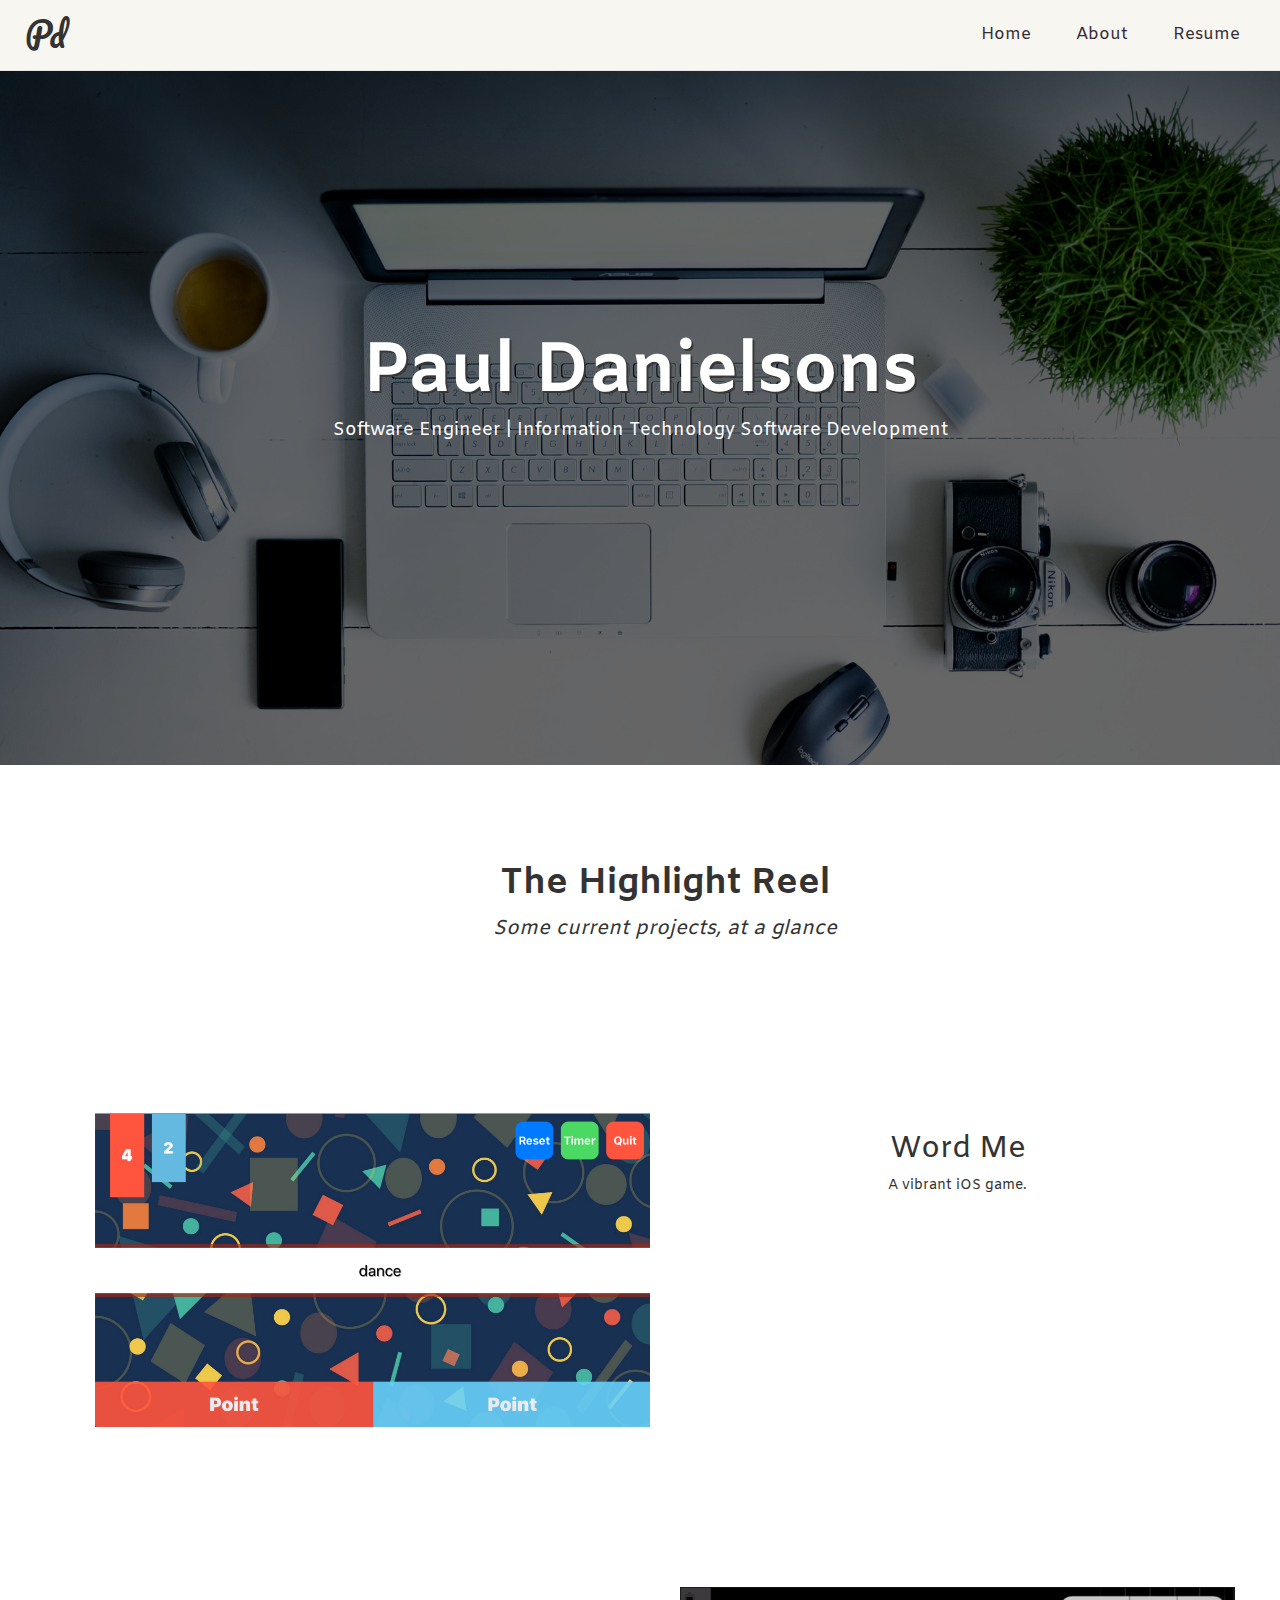
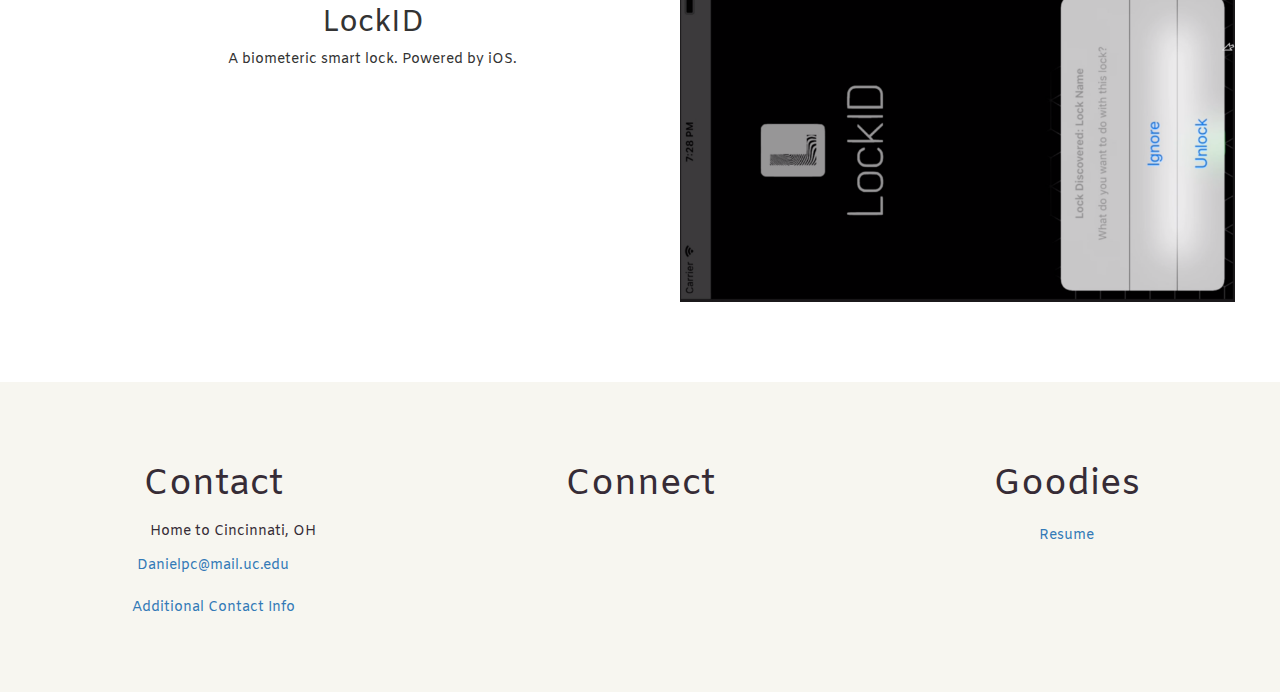
==== index.html @ 9bfd5a98 "Test" ====
<!doctype html>
<html lang="en">
  <head>
    <meta charset="utf-8">
    <meta name="viewport" content="width=device-width, initial-scale=1, shrink-to-fit=yes">
    <meta name="description" content="Hi, I'm Paul! Take a look at my digital portfolio to learn more about me. ">
     <meta name="author" content="Paul Danielsons">
    <link rel="stylesheet" href="https://maxcdn.bootstrapcdn.com/bootstrap/3.3.7/css/bootstrap.min.css">
    <link rel="stylesheet" href="https://use.fontawesome.com/releases/v5.7.0/css/all.css" integrity="sha384-lZN37f5QGtY3VHgisS14W3ExzMWZxybE1SJSEsQp9S+oqd12jhcu+A56Ebc1zFSJ" crossorigin="anonymous">
    <script src="https://ajax.googleapis.com/ajax/libs/jquery/3.2.1/jquery.min.js"></script>
    <script src="https://maxcdn.bootstrapcdn.com/bootstrap/3.3.7/js/bootstrap.min.js"></script>
    <link href="app.css" rel="stylesheet">
    <title>Hi, I'm Paul</title>
  </head>

<body>
  <!-- Navigation -->
  <nav class = "navbar navbar-default navbar-fixed-top" role="navigation"> 
    <div class = "container-fluid">
      <div class="navbar-header">
        <button type="button" class = "navbar-toggle" data-toggle="collapse" data-target ="#navbar-collapse-main">
          <span class = "sr-only"> Toggle Navigation</span>
          <span class= "icon-bar"></span> 
          <span class= "icon-bar"></span>
          <span class= "icon-bar"></span>
        </button>
       <header>Pd</header>
      </div>
      <div class = "collapse navbar-collapse" id="navbar-collapse-main">
        <ul class = "nav navbar-nav navbar-right"> 
          <li><a class="active" href="index.html"> Home</a></li>
          <li><a class="active" href="about.html"> About</a></li>
          <li><a class="active" href="Assets/Paul_Resume.pdf"> Resume</a></li>
        </ul>
      </div>
    </div>
  </nav>

<!-- Landing -->
<div id="home">
  <div id="home-transparent">
          <div class="landing-text">     
            <h1> Paul Danielsons</h1>
            <h4> Software Engineer | Information Technology Software Development</h4>
          </div>
      </div>
  </div>

  <!--  Content -->
  <div class="padding">
      <div class="container">
        <div class = "row">
          <div class = "col-lg-12 text-center">
          <h1><b>The Highlight Reel</b></h1>
          <p> <i>Some current projects, at a glance </i></p>
          </div>
        </div> 
      </div>
  </div>
  <div class="padding">
    <div class="container">
      <div class = "row">
        <div class = "col-lg-6">
         <img src="Assets/WordMe.png" alt="Word Me | iOS Application">
        </div>
        <div class = "col-lg-6 text-center">
         <h2> Word Me</h2>
         <p> A vibrant iOS game.</p>
        </div>
      </div> 
    </div>
</div>
<div class="padding">
    <div class="container">
      <div class = "row">
        <div class = "col-lg-6 text-center">
         <h2> LockID</h2>
         <p> A biometeric smart lock. Powered by iOS.</p>
        </div>
        <div class = "col-lg-6">
            <img src="Assets/LockID.png" alt="Word Me | iOS Application">
           </div>
      </div> 
    </div>
</div>

  <!-- paralax  -->
  <div id="fixed"></div>

  <!-- Footer -->
  <footer class = "container-fluid text-center">
    <div class= "row">
      <div class = "col-sm-4">
        <h1> Contact</h1>
        
        <ul class="nav nav-pills nav-stacked">
            <li><icon class = "fa fa-home"></icon>Home to Cincinnati, OH</li>
            <li> <a href="mailto:danielpc@mail.uc.edu"> Danielpc@mail.uc.edu</a> </li>
            <li> <a href="https://www.linkedin.com/in/pauldanielsons/detail/contact-info/"> Additional Contact Info</a></li>
         </ul>
      </div>
      <div class = "col-sm-4">
          <h1> Connect</h1>
          <a href="https://www.linkedin.com/in/pauldanielsons/" class="fab fa-linkedin-in"></a>
          <a href="https://www.youtube.com/channel/UCIVuF6k_UPPrmqEuYs6GU7Q" class="fab fa-youtube"></a>
          <a href="https://www.instagram.com/codeweekly/" class = "fab fa-instagram"></a>
          <a href="https://github.com/PaulDanielsons"  class="fab fa-github"></a>
          <a href="http://www.pauldanielsons.com" class = "fa fa-desktop"></a>
          

        </div>
        <div class = "col-sm-4">
            <h1> Goodies</h1> 
            <ul class="nav nav-pills nav-stacked">
                <li><a class="active" href="resume.html"> Resume</a></li>
             </ul>
    </div>
  </footer>
  </body>
</html>
---- app.css ----
/* 
Variables:
White: #f7f6f0
Light Blue: #a7cbd5
gray: #71777d
dark gray: #4d4c59
darkest: #362c36
*/
@import url('https://fonts.googleapis.com/css?family=Amiko|Pacifico');

html, body {
    height:100%;
    width:100%;
    font-family: 'Amiko';
}
.navbar {
    background-color: #f7f6f0;
    padding: 10px;
    font-size: 1.2em; 
     
}
.navbar header {
    font-size: 200%;
    font-family: 'pacifico';
    font-weight: light;
}

i{
    font-size:20px;
    padding:15px;
}

.navbar-brand img{
    min-height: 50px;
    max-height:100%;
    padding-top:0px;
    padding-left: 10px;
    padding-bottom: 10px;
    padding-right: 30px;
    
} 
.navbar-default .navbar-nav li a.active{
    color:#362c36;
    padding-right:30px;
}
.navbar-default .navbar-nav li a:hover{
    font-weight: bold;
    color: #a7cbd5;
}
#home {
background: url(Assets/computer-2982270_1920.jpg) no-repeat center center fixed;
display: table;
height:85%;
width: 100%;
position: relative;
background-size: cover;
}
#about-cover {
    background: url(Assets/Cincinnati.jpg) no-repeat center center fixed;
    display: table;
    height:70%;
    width: 100%;
    position: relative;
    background-size: cover;
    }
#home-transparent{
    background:rgba(0, 0, 0, 0.6)  no-repeat center center fixed;
    display: table;
    height:100%;
    width: 100%;
    position: relative;
    background-size: cover;
    }

.landing-text {
    color:white;
    display: table-cell;
    text-align: center;
    vertical-align: middle;
}
.landing-text h1 {
    font-size: 500%;
    font-weight:700;
    text-shadow: 2px 2px #373737;
}
.padding {
    padding: 80px;
}
.padding img {
    width:100%;
}
/* #fixed {
    background: url(Assets/paul_horizontal.jpg) no-repeat center center fixed;
    display: table;
    height: 100%;
    position: relative;
    width: 100%;
    background-size: cover;
} */

footer {
    width: 100%;
    background-color: #f7f6f0;
    padding: 5% 5% 5% 10%;
    color: #362c36;
}

footer a.active {
    text-decoration: none;
}

.fab, .fa{
    padding: 20px;
    font-size:20px;
}
.fab:hover, .fa:hover{
    padding: 20px;
    font-size:20px;
    text-decoration: none;

}
/* hobbies */
.fas,  .far{
    padding: 20px;
    font-size:30px;
}

@media (max-width: 768px){
    .landing-text h1{
        font-size: 300%;
    }
    .fas, .far {
        font-size: 15px;
        padding: 10px;
    }
    .icon {
        padding-top: 5%;
        max-width: 100px;
    }
}
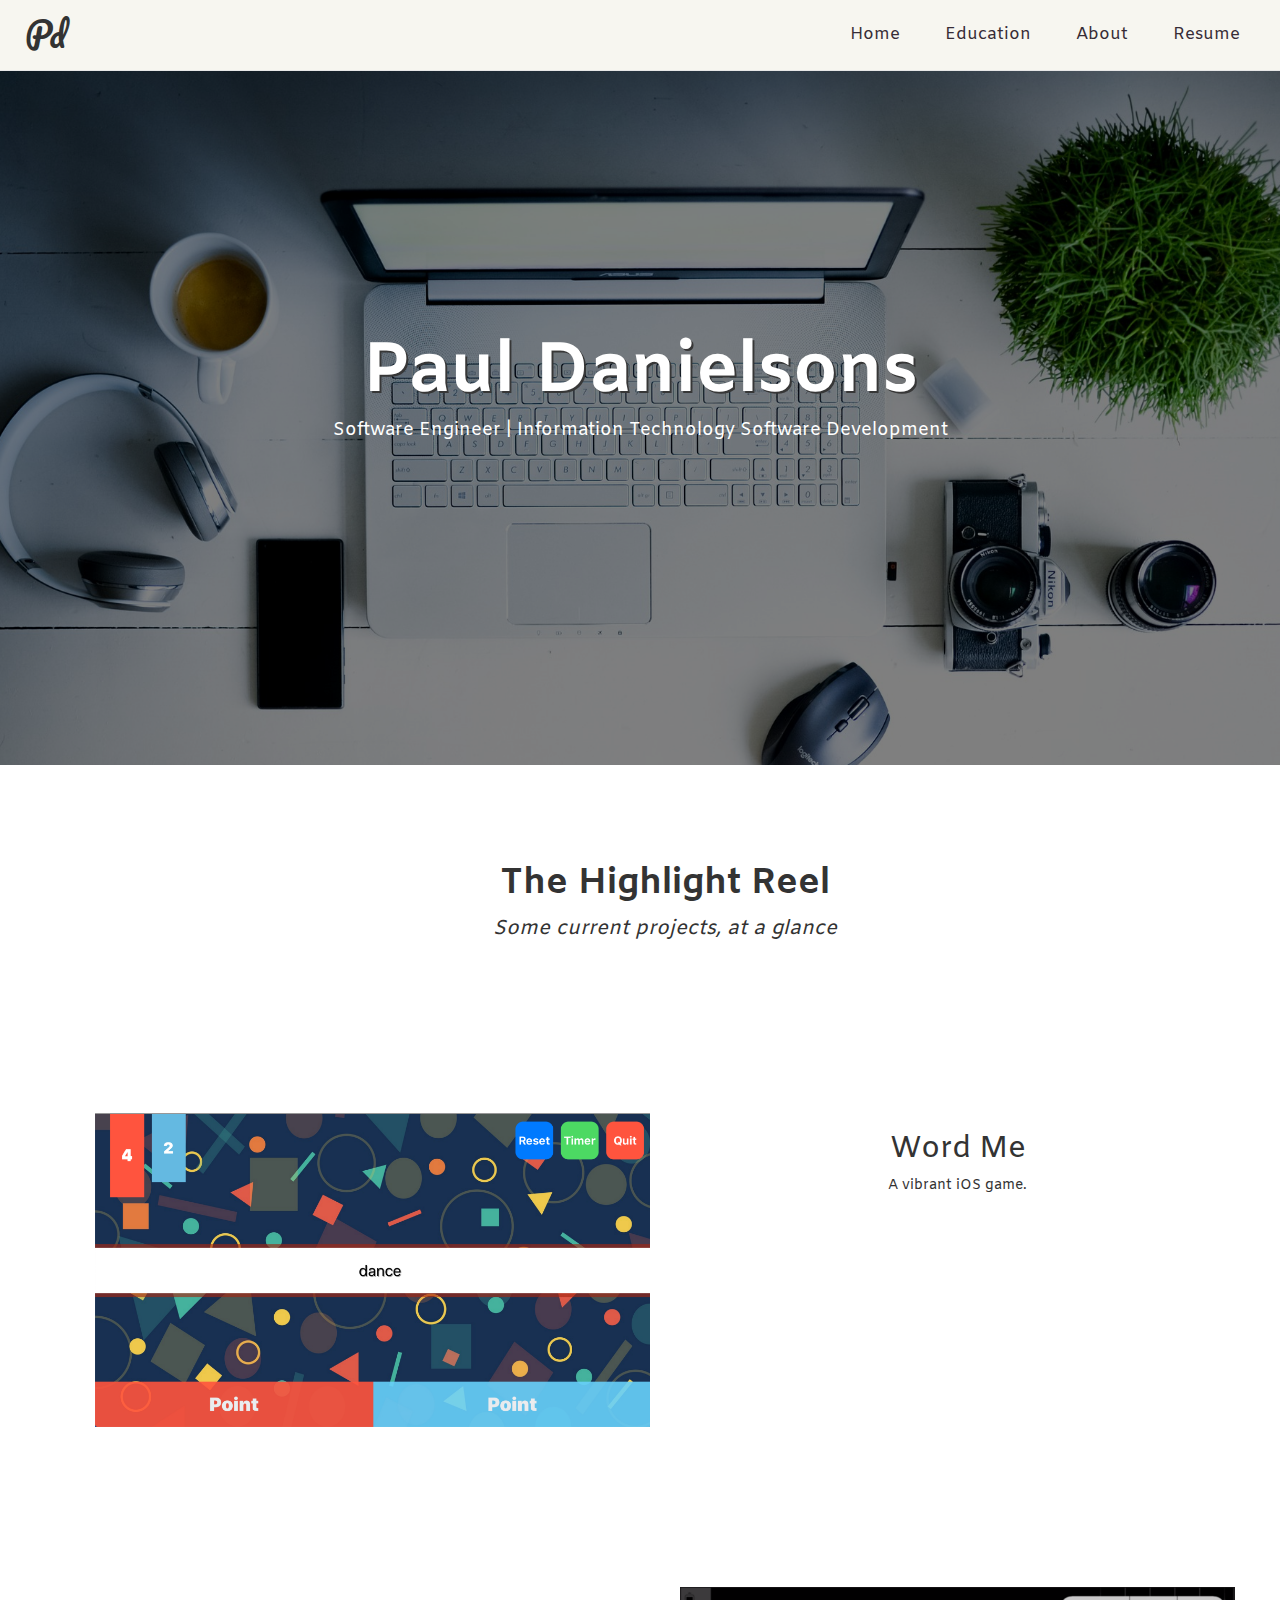
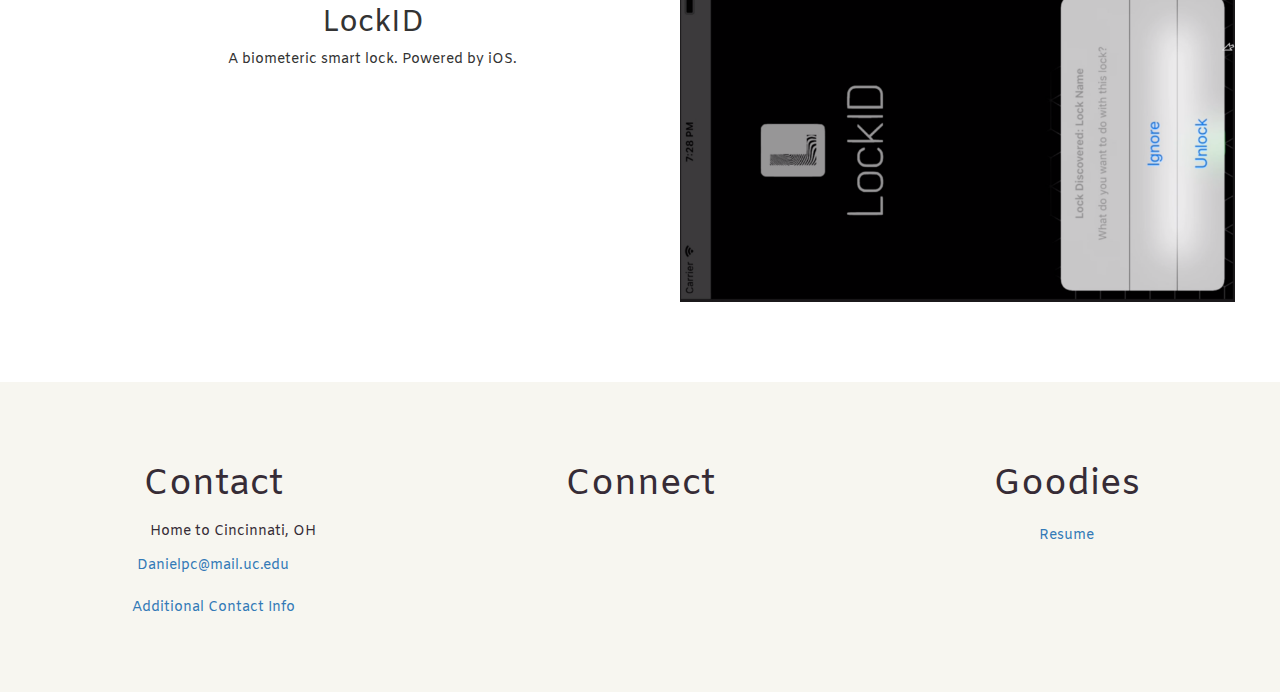
==== commit 5673546c: "Education" ====
--- a/index.html
+++ b/index.html
@@ -29,6 +29,7 @@
       <div class = "collapse navbar-collapse" id="navbar-collapse-main">
         <ul class = "nav navbar-nav navbar-right"> 
           <li><a class="active" href="index.html"> Home</a></li>
+          <li><a class="active" href="education.html"> Education</a></li>
           <li><a class="active" href="about.html"> About</a></li>
           <li><a class="active" href="Assets/Paul_Resume.pdf"> Resume</a></li>
         </ul>
@@ -112,7 +113,7 @@
         <div class = "col-sm-4">
             <h1> Goodies</h1> 
             <ul class="nav nav-pills nav-stacked">
-                <li><a class="active" href="resume.html"> Resume</a></li>
+                <li><a class="active" href="Assets/Paul_Resume.pdf"> Resume</a></li>
              </ul>
     </div>
   </footer>
--- a/app.css
+++ b/app.css
@@ -63,14 +63,32 @@
     position: relative;
     background-size: cover;
     }
+#education-cover{
+    background: url(Assets/learning.jpg) no-repeat center center fixed;
+    display: table;
+    height:80%;
+    width: 100%;
+    position: relative;
+    background-size: cover;
+
+}
 #home-transparent{
-    background:rgba(0, 0, 0, 0.6)  no-repeat center center fixed;
+    background:rgba(0, 0, 0, 0.5)  no-repeat center center fixed;
     display: table;
     height:100%;
     width: 100%;
     position: relative;
     background-size: cover;
     }
+
+    #education-transparent{
+        background:rgba(0, 0, 0, 0.35)  no-repeat center center fixed;
+        display: table;
+        height:100%;
+        width: 100%;
+        position: relative;
+        background-size: cover;
+        }
 
 .landing-text {
     color:white;
@@ -138,3 +156,60 @@
         max-width: 100px;
     }
 }
+
+
+ul.edu-timeline {
+    list-style-type: none;
+    position: relative;
+}
+ul.edu-timeline:before {
+    content: ' ';
+    background: #d4d9df;
+    display: inline-block;
+    position: absolute;
+    left: 29px;
+    width: 2px;
+    height: 100%;
+    z-index: 400;
+}
+ul.edu-timeline > li {
+    margin: 20px 0;
+    margin-top:80px;
+    padding-left: 20px;
+}
+ul.edu-timeline > li:before {
+    content: ' ';
+    background: white;
+    display: inline-block;
+    position: absolute;
+    border-radius: 50%;
+    border: 3px solid #4CAF50;
+    left: 20px;
+    width: 20px;
+    height: 20px;
+    z-index: 400;
+}
+.edu-button {
+  display: block;
+  width: 200px;
+  height:80%;
+  color:white;
+  border: none;
+  background-color: #4CAF50;
+  padding: 15px;
+  margin:15px;
+  margin-right: 15px;
+  font-size: 12x;
+  cursor: pointer;
+  text-align: center;
+  border-radius: 8px;
+  text-decoration: none;
+  -webkit-transition-duration: 1s; /* Safari */
+  transition-duration: 1s;
+}
+.edu-button:hover{
+  background-color: rgb(226, 245, 227); 
+  color: black; 
+  border: 2px solid #4CAF50;
+  font-style: bold
+}
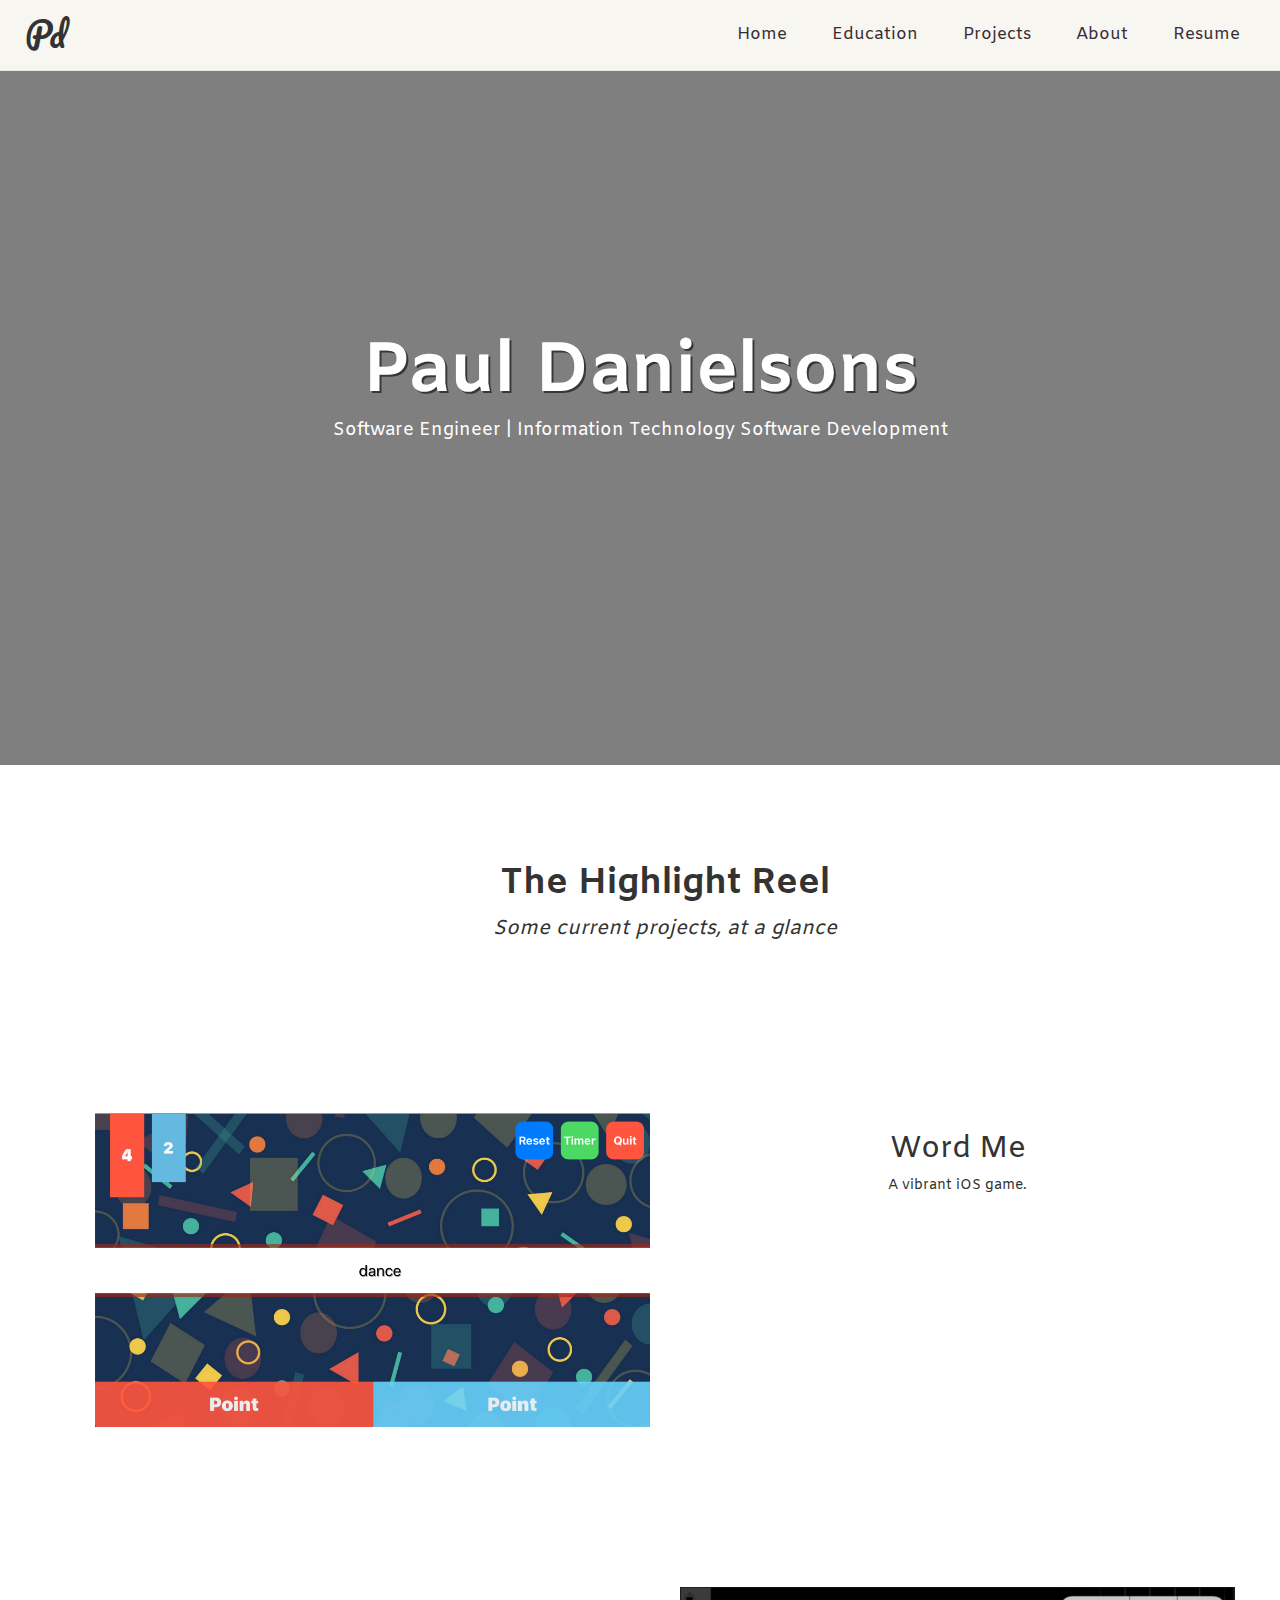
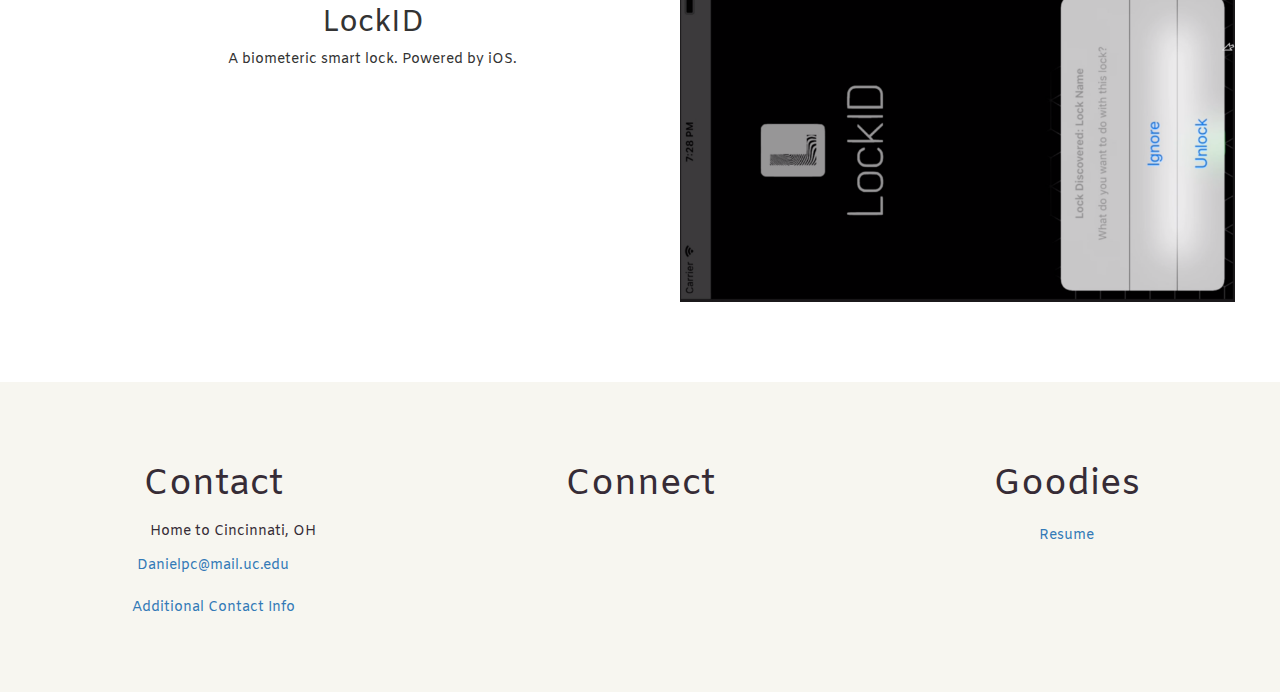
==== commit 3a224f5c: "Project Page" ====
--- a/index.html
+++ b/index.html
@@ -28,10 +28,11 @@
       </div>
       <div class = "collapse navbar-collapse" id="navbar-collapse-main">
         <ul class = "nav navbar-nav navbar-right"> 
-          <li><a class="active" href="index.html"> Home</a></li>
-          <li><a class="active" href="education.html"> Education</a></li>
-          <li><a class="active" href="about.html"> About</a></li>
-          <li><a class="active" href="Assets/Paul_Resume.pdf"> Resume</a></li>
+            <li><a class="active" href="index"> Home</a></li>
+            <li><a class="active" href="education"> Education</a></li>
+            <li><a class="active" href="projects"> Projects</a></li>
+            <li><a class="active" href="about"> About</a></li>
+            <li><a class="active" href="resume"> Resume</a></li>
         </ul>
       </div>
     </div>
--- a/app.css
+++ b/app.css
@@ -72,6 +72,22 @@
     background-size: cover;
 
 }
+#project-cover{
+    background: url(Assets/project.jpg) no-repeat center center fixed;
+    display: table;
+    height:80%;
+    width: 100%;
+    position: relative;
+    background-size: cover;
+}
+#project-transparent{
+    background:rgba(40, 40, 40, 0.5)  no-repeat center center fixed;
+    display: table;
+    height:100%;
+    width: 100%;
+    position: relative;
+    background-size: cover;
+}
 #home-transparent{
     background:rgba(0, 0, 0, 0.5)  no-repeat center center fixed;
     display: table;
@@ -81,14 +97,14 @@
     background-size: cover;
     }
 
-    #education-transparent{
-        background:rgba(0, 0, 0, 0.35)  no-repeat center center fixed;
-        display: table;
-        height:100%;
-        width: 100%;
-        position: relative;
-        background-size: cover;
-        }
+ #education-transparent{
+    background:rgba(0, 0, 0, 0.35)  no-repeat center center fixed;
+    display: table;
+    height:100%;
+    width: 100%;
+    position: relative;
+    background-size: cover;
+}
 
 .landing-text {
     color:white;
@@ -213,3 +229,37 @@
   border: 2px solid #4CAF50;
   font-style: bold
 }
+
+
+ul.proj-timeline {
+    list-style-type: none;
+    position: relative;
+}
+
+ul.proj-timeline:before {
+    content: ' ';
+    background: #d4d9df;
+    display: inline-block;
+    position: absolute;
+    left: 29px;
+    width: 2px;
+    height: 100%;
+    z-index: 400;
+}
+ul.proj-timeline > li {
+    margin: 20px 0;
+    margin-top:30px;
+    padding-left: 20px;
+}
+ul.proj-timeline > li:before {
+    content: ' ';
+    background: white;
+    display: inline-block;
+    position: absolute;
+    border-radius: 50%;
+    border: 3px solid #ff5757;
+    left: 20px;
+    width: 20px;
+    height: 20px;
+    z-index: 400;
+}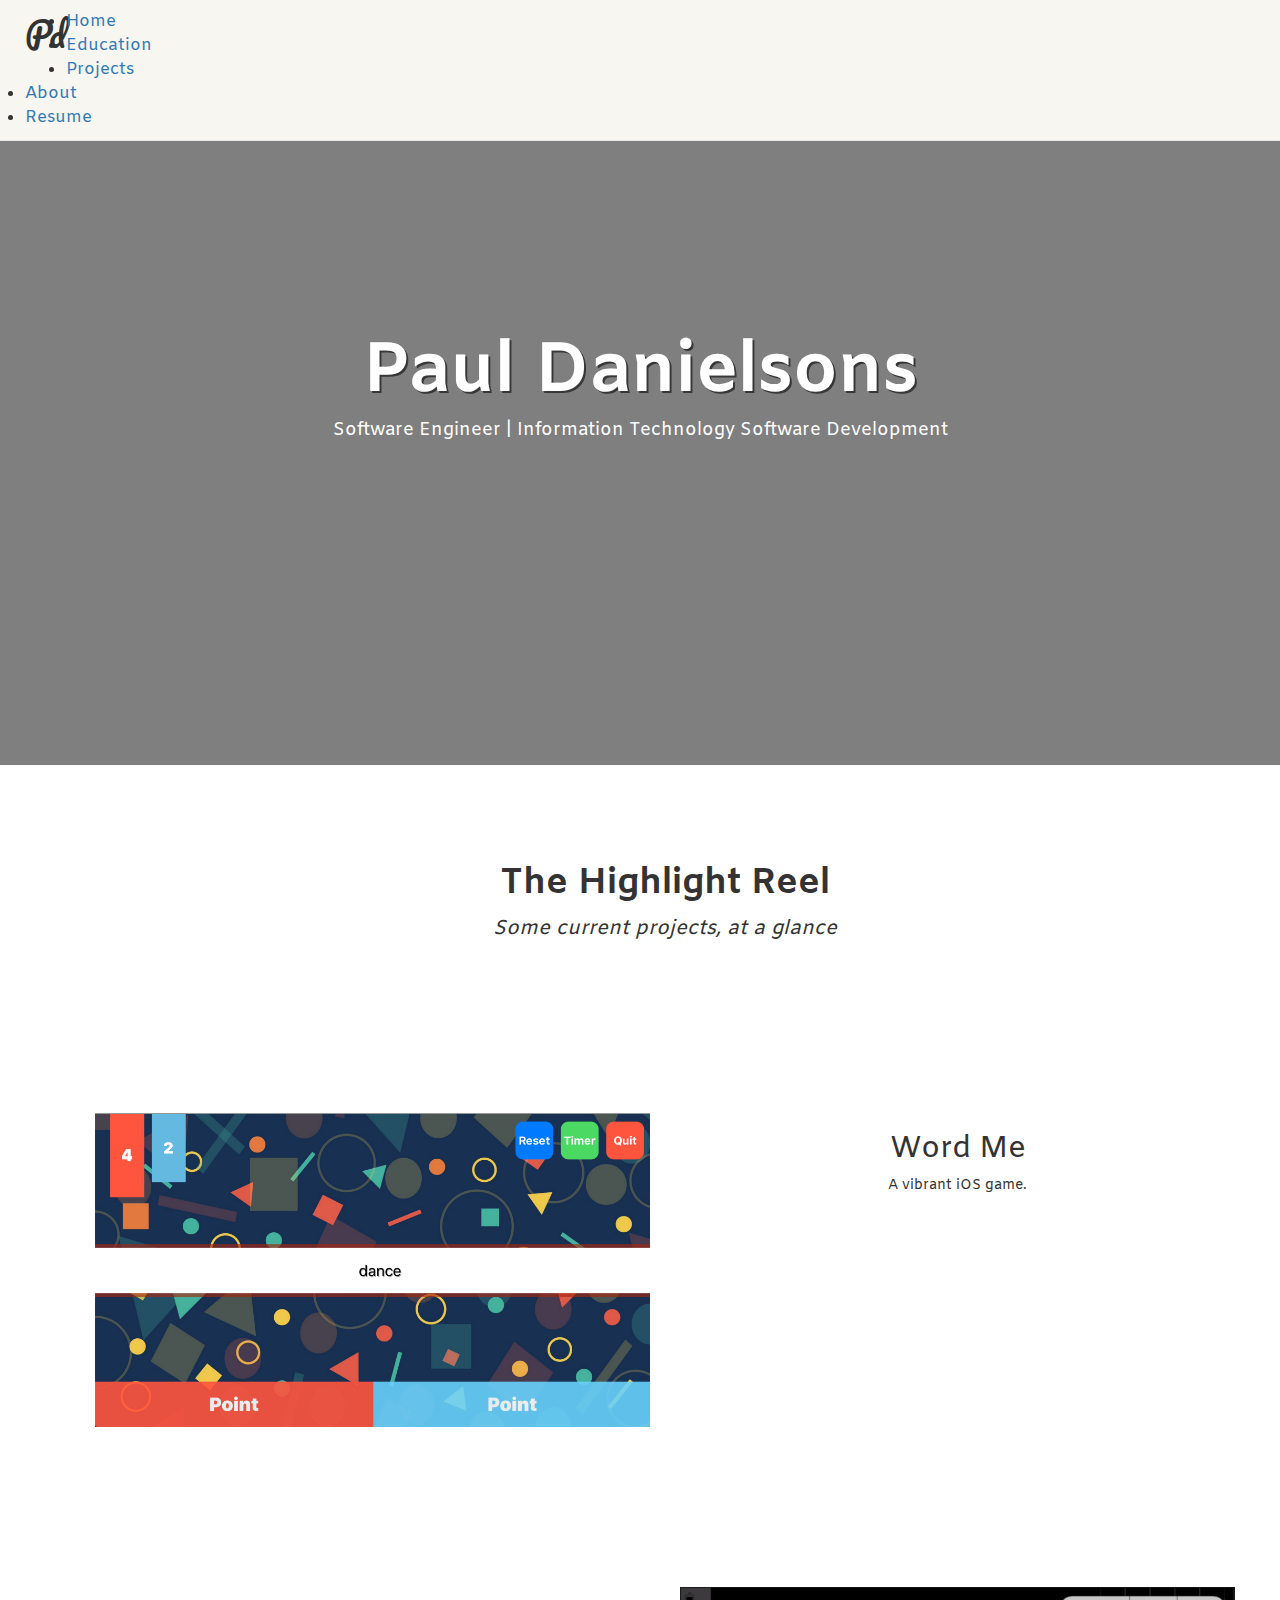
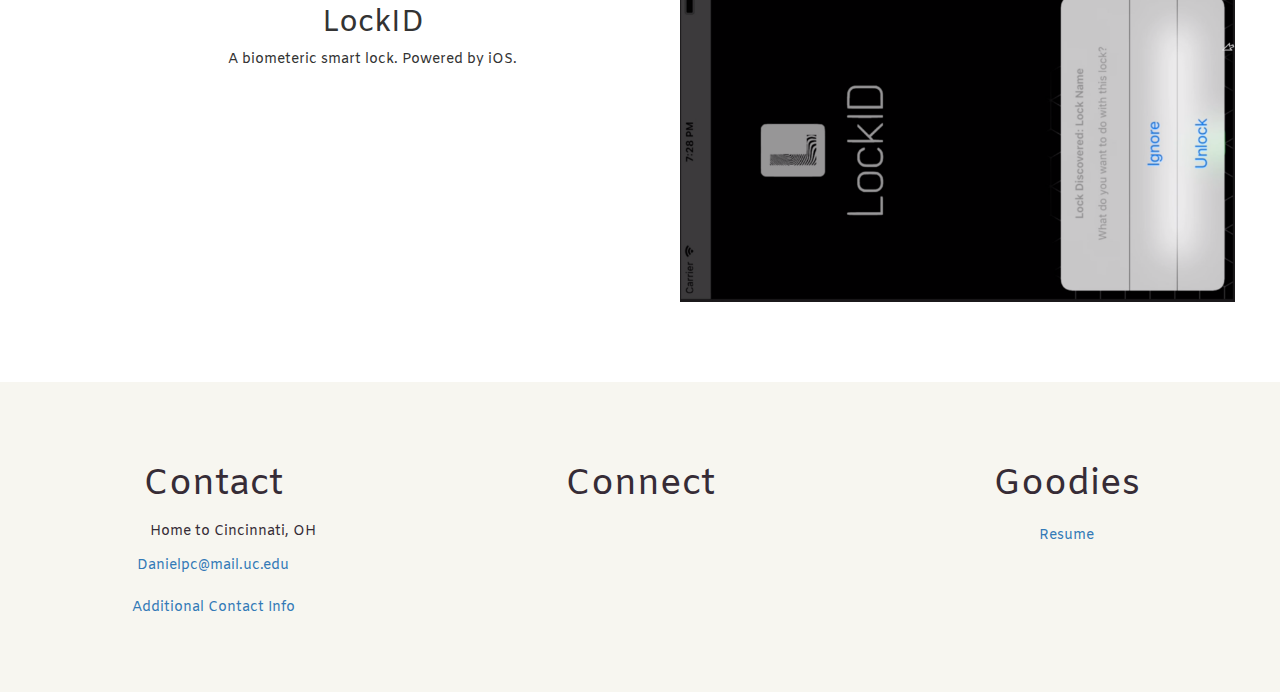
==== commit 414b4f64: "Merge branch 'master' of https://github.com/PaulDanielsons/pauldanielsons.github.io" ====
--- a/index.html
+++ b/index.html
@@ -27,12 +27,13 @@
        <header>Pd</header>
       </div>
       <div class = "collapse navbar-collapse" id="navbar-collapse-main">
-        <ul class = "nav navbar-nav navbar-right"> 
+
             <li><a class="active" href="index"> Home</a></li>
             <li><a class="active" href="education"> Education</a></li>
             <li><a class="active" href="projects"> Projects</a></li>
             <li><a class="active" href="about"> About</a></li>
             <li><a class="active" href="resume"> Resume</a></li>
+
         </ul>
       </div>
     </div>
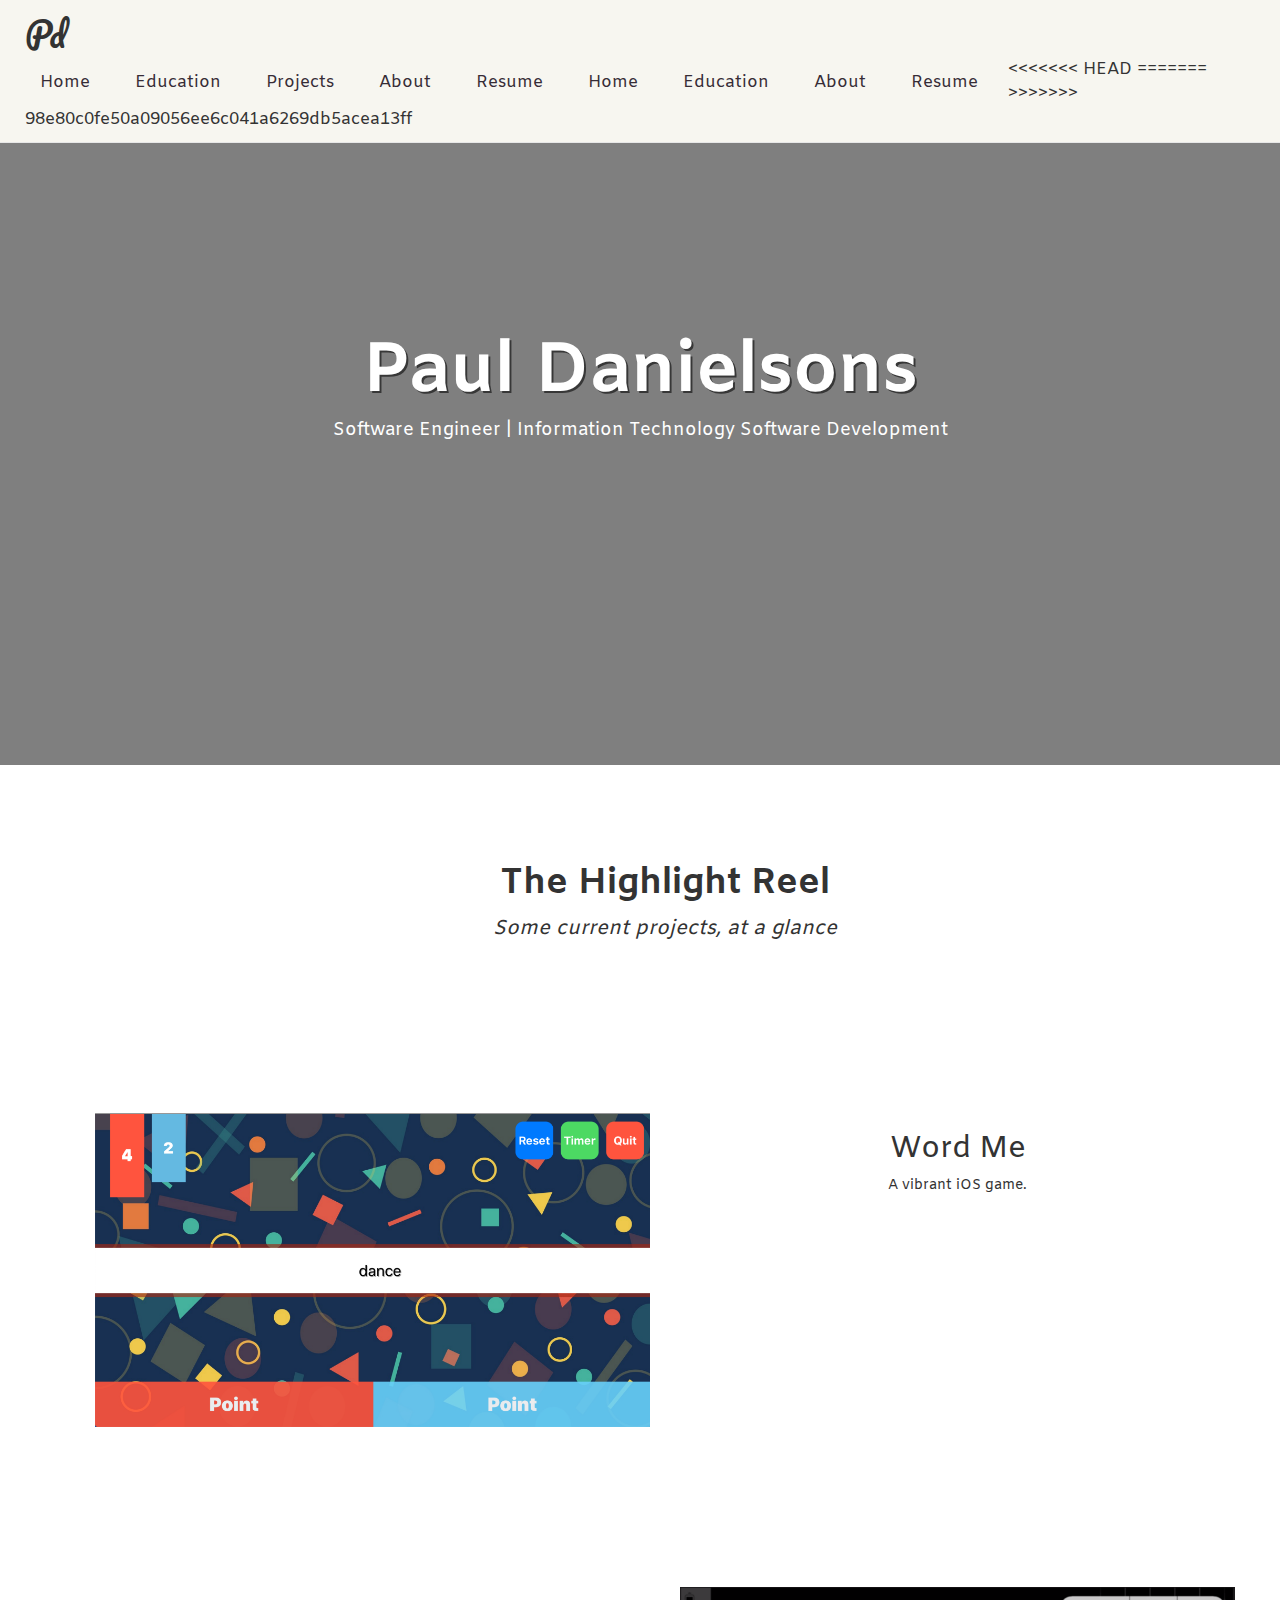
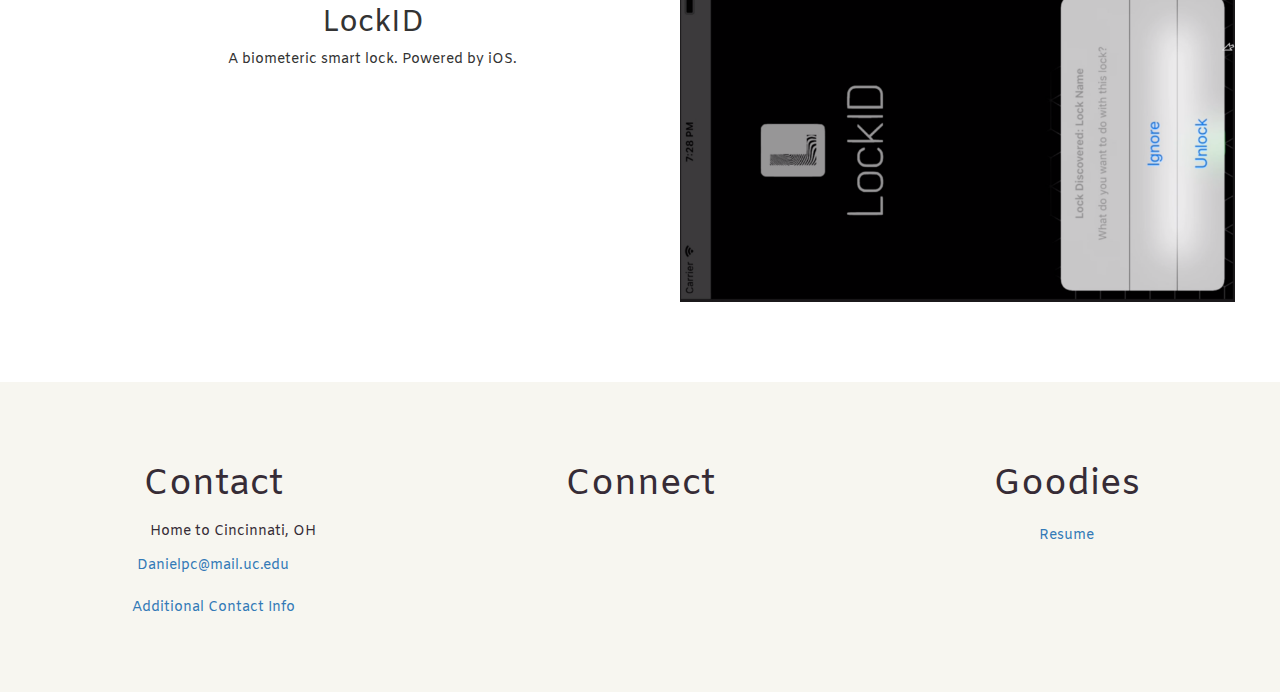
==== commit 7ef0d1e2: "Project Page" ====
--- a/index.html
+++ b/index.html
@@ -27,13 +27,19 @@
        <header>Pd</header>
       </div>
       <div class = "collapse navbar-collapse" id="navbar-collapse-main">
-
+        <ul class = "nav navbar-nav navbar-right"> 
+<<<<<<< HEAD
             <li><a class="active" href="index"> Home</a></li>
             <li><a class="active" href="education"> Education</a></li>
             <li><a class="active" href="projects"> Projects</a></li>
             <li><a class="active" href="about"> About</a></li>
             <li><a class="active" href="resume"> Resume</a></li>
-
+=======
+          <li><a class="active" href="index"> Home</a></li>
+          <li><a class="active" href="education"> Education</a></li>
+          <li><a class="active" href="about"> About</a></li>
+          <li><a class="active" href="Assets/Paul_Resume.pdf"> Resume</a></li>
+>>>>>>> 98e80c0fe50a09056ee6c041a6269db5acea13ff
         </ul>
       </div>
     </div>
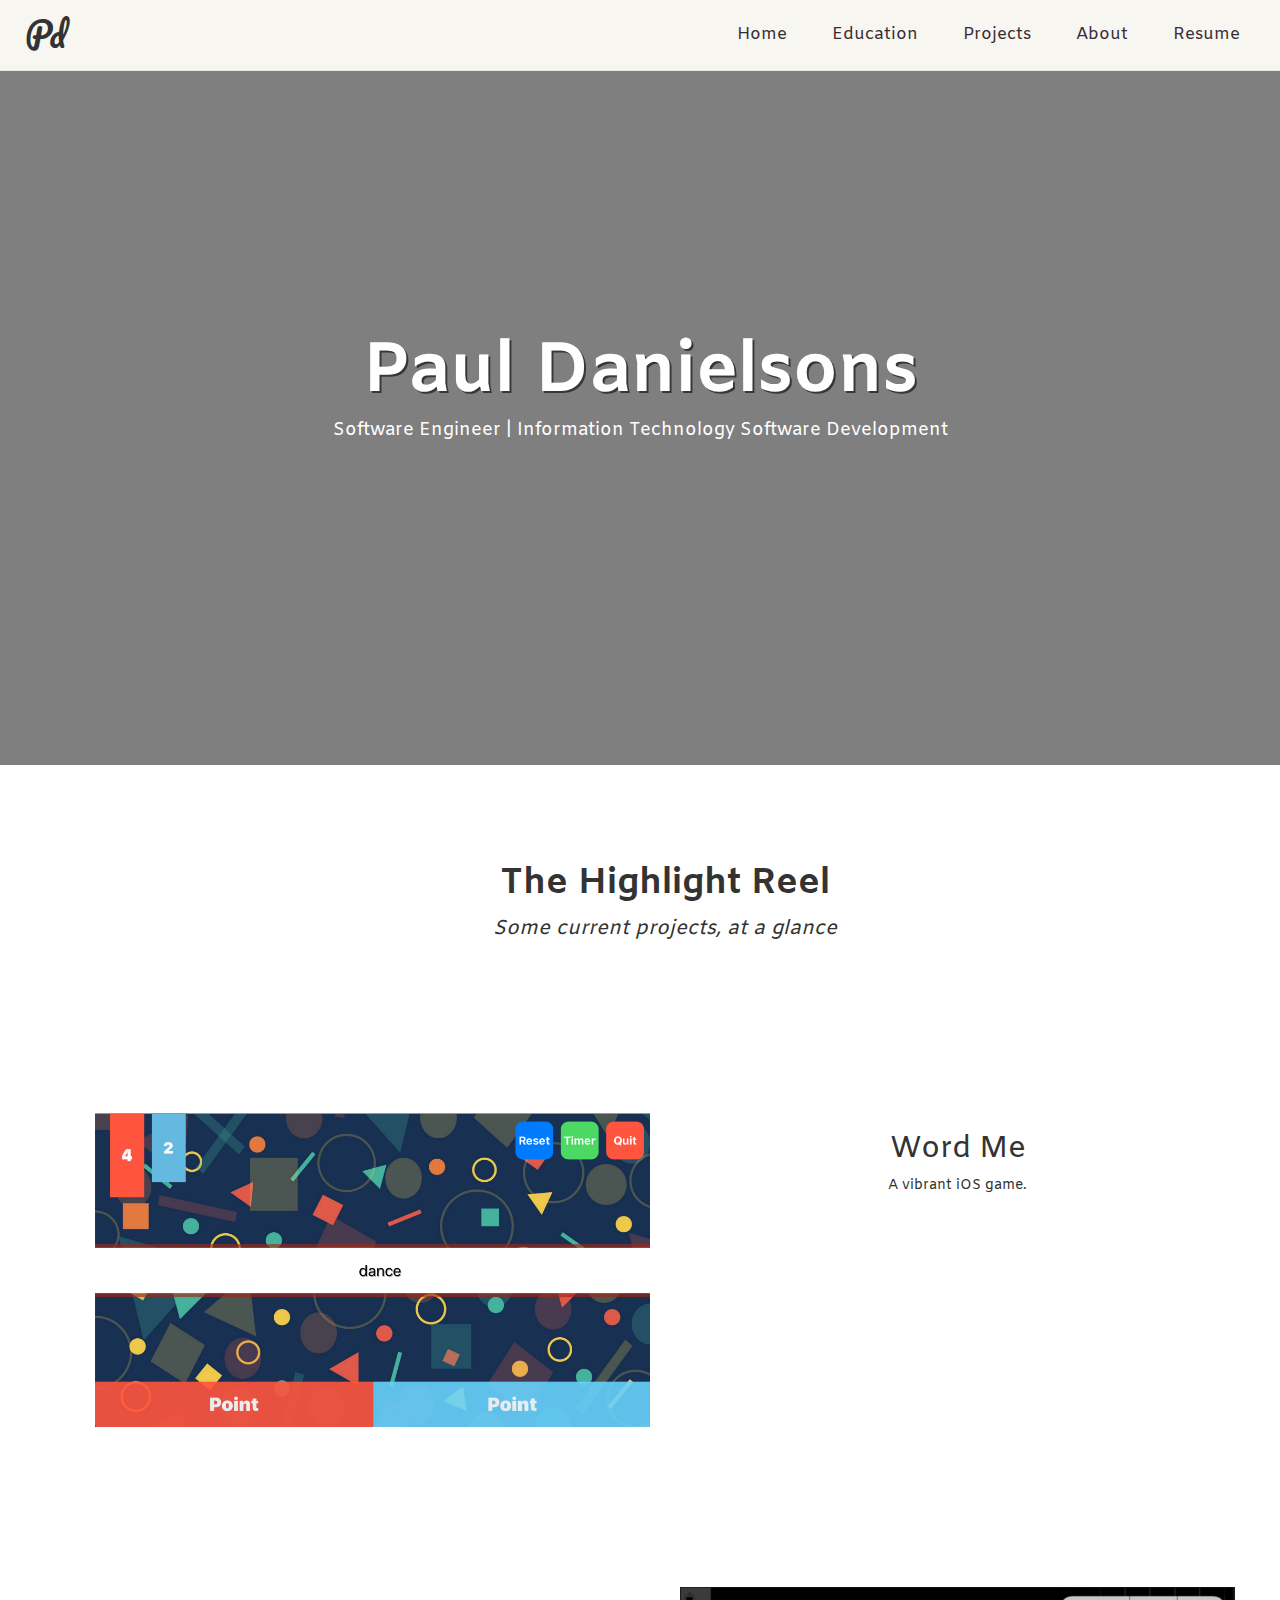
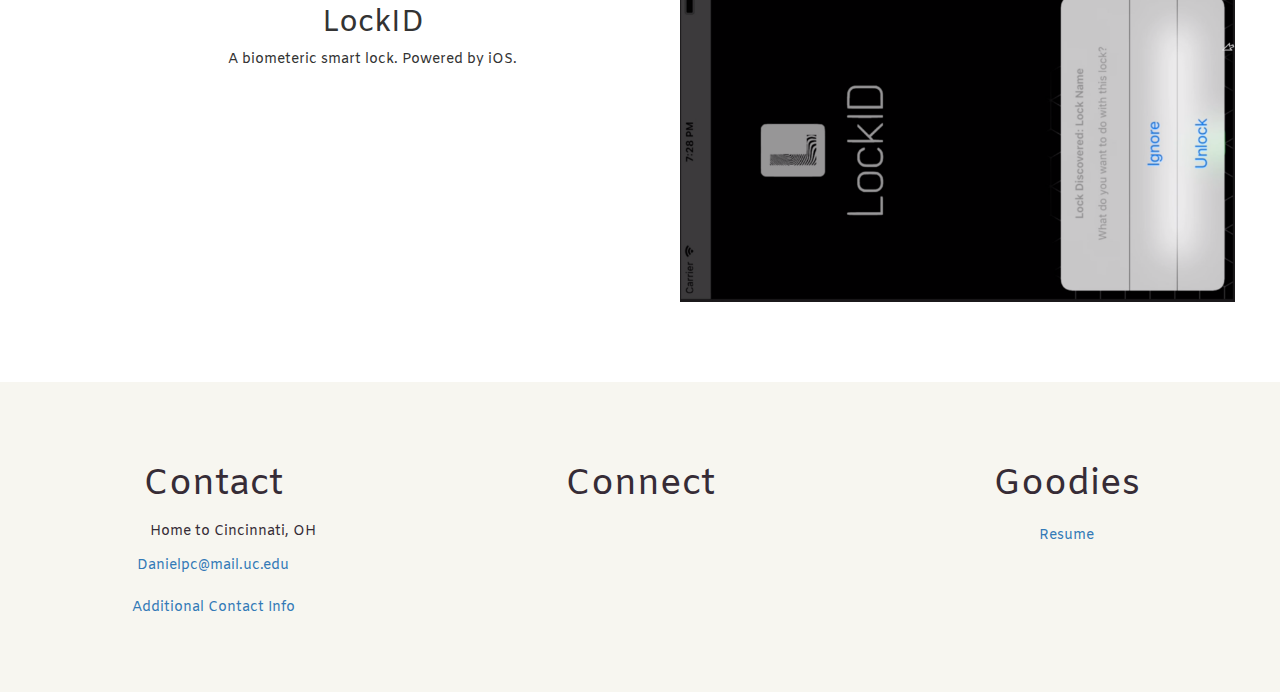
==== commit 36422b11: "fixed merge mess up" ====
--- a/index.html
+++ b/index.html
@@ -28,18 +28,11 @@
       </div>
       <div class = "collapse navbar-collapse" id="navbar-collapse-main">
         <ul class = "nav navbar-nav navbar-right"> 
-<<<<<<< HEAD
             <li><a class="active" href="index"> Home</a></li>
             <li><a class="active" href="education"> Education</a></li>
             <li><a class="active" href="projects"> Projects</a></li>
             <li><a class="active" href="about"> About</a></li>
             <li><a class="active" href="resume"> Resume</a></li>
-=======
-          <li><a class="active" href="index"> Home</a></li>
-          <li><a class="active" href="education"> Education</a></li>
-          <li><a class="active" href="about"> About</a></li>
-          <li><a class="active" href="Assets/Paul_Resume.pdf"> Resume</a></li>
->>>>>>> 98e80c0fe50a09056ee6c041a6269db5acea13ff
         </ul>
       </div>
     </div>
